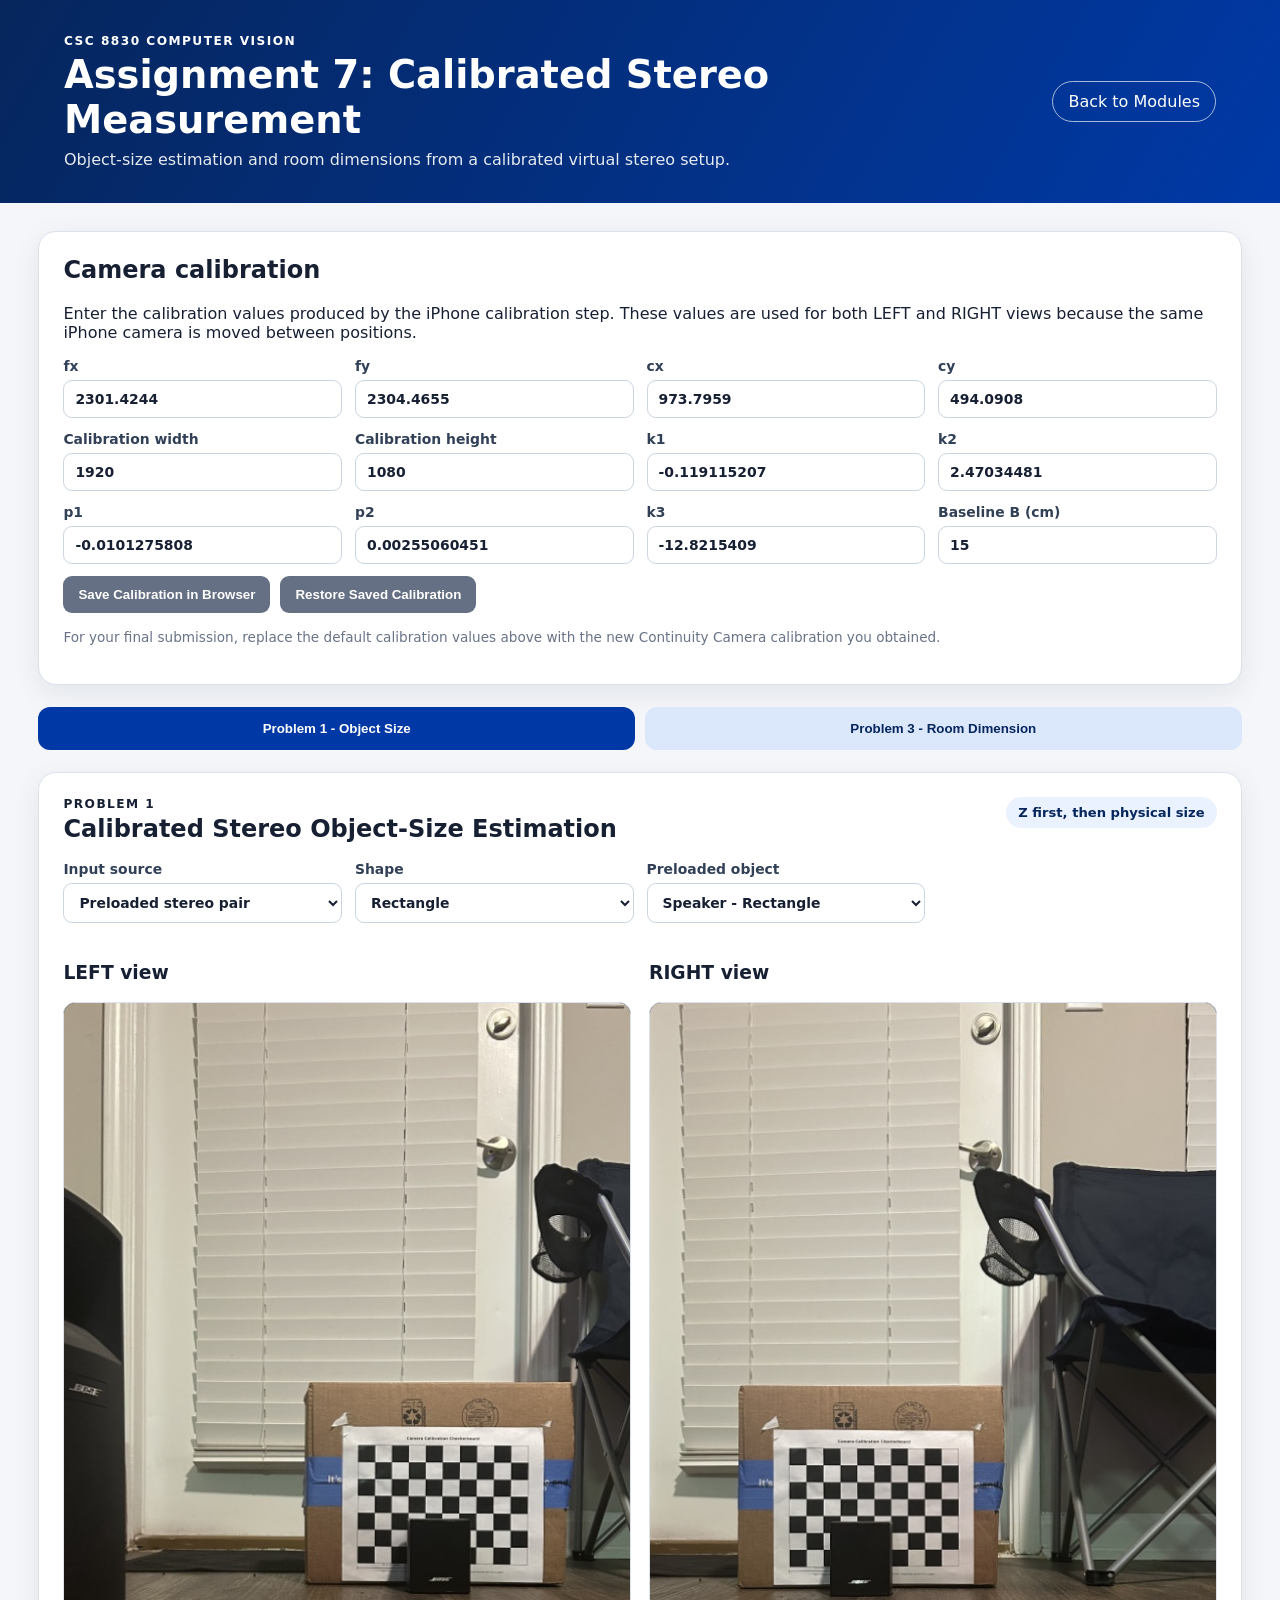
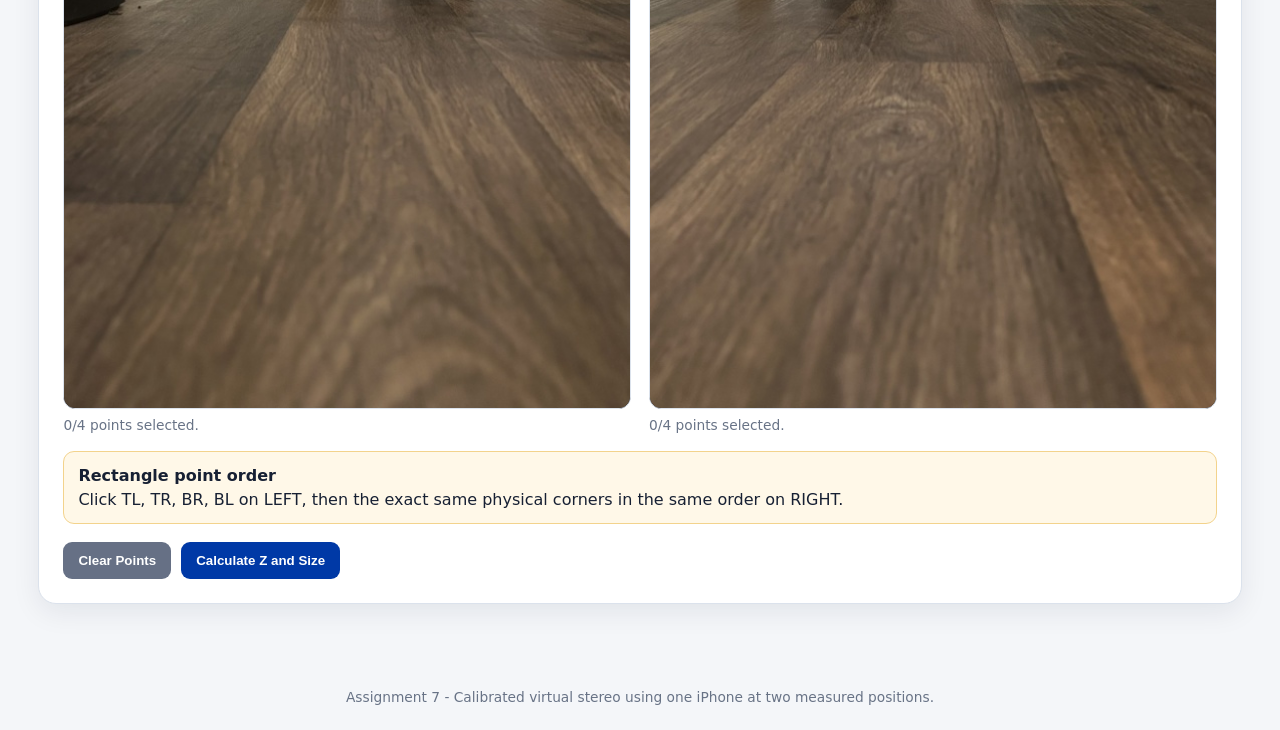
==== assignment7.html @ f30606d4 "Module7" ====
<!DOCTYPE html>
<html lang="en">
<head>
  <meta charset="UTF-8" />
  <meta name="viewport" content="width=device-width, initial-scale=1.0" />
  <title>Assignment 7 - Calibrated Stereo Measurement</title>
  <link rel="stylesheet" href="assignment7.css" />
</head>
<body>
  <header class="site-header">
    <div>
      <p class="eyebrow">CSc 8830 Computer Vision</p>
      <h1>Assignment 7: Calibrated Stereo Measurement</h1>
      <p class="subtitle">Object-size estimation and room dimensions from a calibrated virtual stereo setup.</p>
    </div>
    <a class="back-link" href="index.html">Back to Modules</a>
  </header>

  <main class="page-shell">
    <section class="panel intro-panel">
      <h2>Camera calibration</h2>
      <p>
        Enter the calibration values produced by the iPhone calibration step. These values are used for both LEFT and RIGHT views because the same iPhone camera is moved between positions.
      </p>
      <div class="calibration-grid">
        <label>fx<input id="fx" type="number" step="any" value="2301.4244" /></label>
        <label>fy<input id="fy" type="number" step="any" value="2304.4655" /></label>
        <label>cx<input id="cx" type="number" step="any" value="973.7959" /></label>
        <label>cy<input id="cy" type="number" step="any" value="494.0908" /></label>
        <label>Calibration width<input id="calibWidth" type="number" value="1920" /></label>
        <label>Calibration height<input id="calibHeight" type="number" value="1080" /></label>
        <label>k1<input id="k1" type="number" step="any" value="-0.119115207" /></label>
        <label>k2<input id="k2" type="number" step="any" value="2.47034481" /></label>
        <label>p1<input id="p1" type="number" step="any" value="-0.0101275808" /></label>
        <label>p2<input id="p2" type="number" step="any" value="0.00255060451" /></label>
        <label>k3<input id="k3" type="number" step="any" value="-12.8215409" /></label>
        <label>Baseline B (cm)<input id="baseline" type="number" step="any" value="15" /></label>
      </div>
      <div class="button-row compact-row">
        <button id="saveCalibration" class="secondary">Save Calibration in Browser</button>
        <button id="restoreCalibration" class="secondary">Restore Saved Calibration</button>
      </div>
      <p class="note">For your final submission, replace the default calibration values above with the new Continuity Camera calibration you obtained.</p>
    </section>

    <nav class="tabs" aria-label="Assignment sections">
      <button class="tab-button active" data-tab="problem1">Problem 1 - Object Size</button>
      <button class="tab-button" data-tab="problem3">Problem 3 - Room Dimension</button>
    </nav>

    <!-- PROBLEM 1 -->
    <section id="problem1" class="tab-panel active">
      <section class="panel">
        <div class="section-heading">
          <div>
            <p class="eyebrow">Problem 1</p>
            <h2>Calibrated Stereo Object-Size Estimation</h2>
          </div>
          <span class="badge">Z first, then physical size</span>
        </div>

        <div class="control-grid">
          <label>Input source
            <select id="p1Source">
              <option value="preloaded">Preloaded stereo pair</option>
              <option value="upload">Upload left/right images</option>
              <option value="camera">Use camera</option>
            </select>
          </label>
          <label>Shape
            <select id="shapeType">
              <option value="rectangle">Rectangle</option>
              <option value="circle">Circle</option>
              <option value="polygon">Polygon</option>
            </select>
          </label>
          <label id="polygonCountWrap" class="hidden">Polygon vertices
            <input id="polygonCount" type="number" min="3" max="12" value="5" />
          </label>
          <label id="preloadedObjectWrap">Preloaded object
            <select id="preloadedObject">
              <option value="speaker">Speaker - Rectangle</option>
              <option value="circle">Circular object</option>
              <option value="polygon">TUMS bottle - Polygon</option>
            </select>
          </label>
        </div>

        <div id="uploadControls" class="source-controls hidden">
          <div class="file-grid">
            <label>Left image<input id="leftUpload" type="file" accept="image/*" /></label>
            <label>Right image<input id="rightUpload" type="file" accept="image/*" /></label>
          </div>
        </div>

        <div id="cameraControls" class="source-controls hidden">
          <div class="camera-toolbar">
            <label>Camera device<select id="cameraSelect"></select></label>
            <button id="refreshCameras" class="secondary">Refresh Cameras</button>
            <button id="startCamera">Start Camera</button>
            <button id="captureLeft">Capture LEFT</button>
            <button id="captureRight">Capture RIGHT</button>
            <button id="stopCamera" class="secondary">Stop Camera</button>
          </div>
          <video id="cameraPreview" autoplay playsinline muted></video>
          <p class="note">Capture LEFT, move the camera by the measured baseline while keeping orientation fixed, then capture RIGHT.</p>
        </div>

        <div class="stereo-grid">
          <article>
            <h3>LEFT view</h3>
            <canvas id="p1LeftCanvas"></canvas>
            <p id="p1LeftStatus" class="status">Loading...</p>
          </article>
          <article>
            <h3>RIGHT view</h3>
            <canvas id="p1RightCanvas"></canvas>
            <p id="p1RightStatus" class="status">Loading...</p>
          </article>
        </div>

        <div class="instruction-box">
          <strong id="pointInstructionTitle">Rectangle point order</strong>
          <span id="pointInstruction">Click TL, TR, BR, BL on LEFT, then the exact same physical corners in the same order on RIGHT.</span>
        </div>

        <div class="button-row">
          <button id="clearP1Points" class="secondary">Clear Points</button>
          <button id="calculateP1">Calculate Z and Size</button>
        </div>
      </section>

      <section id="p1Results" class="panel hidden">
        <h2>Problem 1 Results</h2>
        <div class="metric-grid">
          <div class="metric"><span>Mean disparity</span><strong id="p1MeanDisparity">-</strong></div>
          <div class="metric"><span>Estimated Z</span><strong id="p1MeanZ">-</strong></div>
          <div class="metric"><span>Baseline</span><strong id="p1Baseline">-</strong></div>
          <div class="metric"><span>Scaled fx</span><strong id="p1Fx">-</strong></div>
        </div>

        <div class="table-wrap">
          <table>
            <thead><tr><th>Point</th><th>xL</th><th>yL</th><th>xR</th><th>yR</th><th>d</th><th>X cm</th><th>Y cm</th><th>Z cm</th></tr></thead>
            <tbody id="p1PointTable"></tbody>
          </table>
        </div>

        <div class="result-card">
          <h3>Estimated physical dimensions</h3>
          <div id="p1Dimensions"></div>
        </div>
      </section>
    </section>

    <!-- PROBLEM 3 -->
    <section id="problem3" class="tab-panel">
      <section class="panel">
        <div class="section-heading">
          <div>
            <p class="eyebrow">Problem 3</p>
            <h2>Room Dimension from Stereo Videos</h2>
          </div>
          <span class="badge">Video input</span>
        </div>

        <div class="control-grid">
          <label>Video source
            <select id="p3Source">
              <option value="preloaded">Preloaded LEFT / RIGHT videos</option>
              <option value="upload">Upload LEFT / RIGHT videos</option>
            </select>
          </label>
          <label>Measurement
            <select id="roomMeasurement">
              <option value="width">Width</option>
              <option value="height">Height</option>
              <option value="length">Length</option>
            </select>
          </label>
        </div>

        <div id="p3UploadControls" class="source-controls hidden">
          <div class="file-grid">
            <label>Left video<input id="leftVideoUpload" type="file" accept="video/*,.mov" /></label>
            <label>Right video<input id="rightVideoUpload" type="file" accept="video/*,.mov" /></label>
          </div>
        </div>

        <div class="video-grid">
          <article>
            <h3>LEFT video</h3>
            <video id="leftVideo" controls playsinline preload="metadata"></video>
            <label>Frame time (seconds)<input id="leftTime" type="range" min="0" max="1" step="0.01" value="0.5" /></label>
            <span id="leftTimeLabel" class="time-label">0.00 s</span>
            <button id="captureLeftFrame" class="secondary full-button">Use Current LEFT Frame</button>
          </article>
          <article>
            <h3>RIGHT video</h3>
            <video id="rightVideo" controls playsinline preload="metadata"></video>
            <label>Frame time (seconds)<input id="rightTime" type="range" min="0" max="1" step="0.01" value="0.5" /></label>
            <span id="rightTimeLabel" class="time-label">0.00 s</span>
            <button id="captureRightFrame" class="secondary full-button">Use Current RIGHT Frame</button>
          </article>
        </div>

        <div class="stereo-grid">
          <article>
            <h3>Selected LEFT frame</h3>
            <canvas id="p3LeftCanvas"></canvas>
            <p id="p3LeftStatus" class="status">Select a frame from the LEFT video.</p>
          </article>
          <article>
            <h3>Selected RIGHT frame</h3>
            <canvas id="p3RightCanvas"></canvas>
            <p id="p3RightStatus" class="status">Select a frame from the RIGHT video.</p>
          </article>
        </div>

        <div class="instruction-box">
          <strong id="roomInstructionTitle">Width endpoints</strong>
          <span id="roomInstruction">Click the left endpoint, then the right endpoint, on both stereo frames.</span>
        </div>

        <div class="button-row">
          <button id="clearP3Points" class="secondary">Clear Points</button>
          <button id="calculateP3">Calculate Room Dimension</button>
        </div>
      </section>

      <section id="p3Results" class="panel hidden">
        <h2>Problem 3 Results</h2>
        <div class="metric-grid">
          <div class="metric"><span>Endpoint 1 Z</span><strong id="p3Z1">-</strong></div>
          <div class="metric"><span>Endpoint 2 Z</span><strong id="p3Z2">-</strong></div>
          <div class="metric"><span>Estimated dimension</span><strong id="p3DimensionCm">-</strong></div>
          <div class="metric"><span>Estimated dimension</span><strong id="p3DimensionFt">-</strong></div>
        </div>
        <div class="table-wrap">
          <table>
            <thead><tr><th>Point</th><th>d px</th><th>X cm</th><th>Y cm</th><th>Z cm</th></tr></thead>
            <tbody id="p3PointTable"></tbody>
          </table>
        </div>
      </section>
    </section>
  </main>

  <footer>Assignment 7 - Calibrated virtual stereo using one iPhone at two measured positions.</footer>
  <script src="assignment7.js"></script>
</body>
</html>
---- assignment7.css ----
:root {
  --blue: #0039a6;
  --blue-dark: #06265d;
  --blue-soft: #eaf1ff;
  --ink: #172033;
  --muted: #687386;
  --line: #dbe2ec;
  --panel: #ffffff;
  --bg: #f4f6f9;
  --green: #0e8f5a;
  --shadow: 0 8px 28px rgba(19, 31, 55, 0.08);
}

* { box-sizing: border-box; }
body { margin: 0; font-family: Inter, ui-sans-serif, system-ui, -apple-system, BlinkMacSystemFont, "Segoe UI", sans-serif; color: var(--ink); background: var(--bg); }
.site-header { background: linear-gradient(120deg, var(--blue-dark), var(--blue)); color: white; padding: 34px max(28px, 5vw); display: flex; align-items: center; justify-content: space-between; gap: 24px; }
.site-header h1 { margin: 4px 0 8px; font-size: clamp(1.7rem, 3vw, 2.7rem); }
.subtitle { margin: 0; opacity: .9; }
.eyebrow { text-transform: uppercase; letter-spacing: .12em; font-size: .76rem; font-weight: 800; margin: 0; }
.back-link { color: white; text-decoration: none; border: 1px solid rgba(255,255,255,.65); border-radius: 999px; padding: 10px 15px; white-space: nowrap; }
.page-shell { width: min(1300px, 94vw); margin: 28px auto 60px; }
.panel { background: var(--panel); border: 1px solid var(--line); border-radius: 18px; box-shadow: var(--shadow); padding: 24px; margin-bottom: 20px; }
.intro-panel h2 { margin-top: 0; }
.calibration-grid, .control-grid, .file-grid { display: grid; grid-template-columns: repeat(4, minmax(0,1fr)); gap: 13px; }
.control-grid { grid-template-columns: repeat(4, minmax(180px, 1fr)); }
.file-grid { grid-template-columns: 1fr 1fr; }
label { display: block; font-size: .87rem; font-weight: 750; color: #314057; }
input, select { width: 100%; margin-top: 6px; padding: 10px 11px; border: 1px solid #cbd5e1; border-radius: 9px; background: white; font: inherit; color: var(--ink); }
input[type="range"] { padding: 0; }
.tabs { display: flex; gap: 10px; margin: 22px 0; }
.tab-button { flex: 1; background: #dbe7fb; color: var(--blue-dark); border: 0; border-radius: 12px; padding: 14px 18px; font-weight: 800; cursor: pointer; }
.tab-button.active { background: var(--blue); color: white; }
.tab-panel { display: none; }
.tab-panel.active { display: block; }
.section-heading { display: flex; justify-content: space-between; align-items: flex-start; gap: 18px; margin-bottom: 18px; }
.section-heading h2 { margin: 4px 0 0; }
.badge { background: var(--blue-soft); color: var(--blue-dark); border-radius: 999px; padding: 8px 12px; font-size: .82rem; font-weight: 800; }
.source-controls { margin: 18px 0; padding: 16px; border-radius: 12px; background: #f8fafc; border: 1px solid var(--line); }
.camera-toolbar { display: grid; grid-template-columns: 2fr repeat(5, auto); align-items: end; gap: 10px; }
button { border: 0; border-radius: 9px; background: var(--blue); color: white; padding: 11px 15px; font-weight: 800; cursor: pointer; }
button:hover { filter: brightness(.96); }
button.secondary { background: #667085; }
.button-row { display: flex; flex-wrap: wrap; gap: 10px; margin-top: 18px; }
.compact-row { margin-top: 12px; }
.full-button { width: 100%; margin-top: 8px; }
.stereo-grid, .video-grid { display: grid; grid-template-columns: 1fr 1fr; gap: 18px; margin-top: 20px; }
.stereo-grid article, .video-grid article { min-width: 0; }
canvas, video { width: 100%; height: auto; display: block; background: #0f172a; border: 1px solid var(--line); border-radius: 12px; margin-top: 8px; }
canvas { cursor: crosshair; }
#cameraPreview { max-height: 520px; object-fit: contain; }
.status { margin: 8px 0 0; color: var(--muted); font-size: .86rem; }
.note { color: var(--muted); font-size: .85rem; line-height: 1.5; }
.instruction-box { display: flex; flex-direction: column; gap: 5px; margin-top: 18px; padding: 14px; background: #fff8e8; border: 1px solid #f3d38c; border-radius: 11px; }
.metric-grid { display: grid; grid-template-columns: repeat(4, 1fr); gap: 12px; margin: 16px 0; }
.metric { border: 1px solid var(--line); border-radius: 12px; padding: 14px; background: #f8fafc; }
.metric span { display: block; color: var(--muted); font-size: .82rem; }
.metric strong { display: block; color: var(--blue-dark); font-size: 1.18rem; margin-top: 4px; }
.table-wrap { overflow-x: auto; }
table { width: 100%; border-collapse: collapse; font-size: .88rem; }
th, td { border: 1px solid var(--line); padding: 9px; text-align: right; }
th { background: #edf3fc; color: #2b3b56; }
th:first-child, td:first-child { text-align: center; }
.result-card { margin-top: 16px; padding: 16px; border-radius: 12px; background: #f5fbf8; border: 1px solid #b8e1cf; }
.result-card h3 { margin-top: 0; }
.time-label { display: inline-block; margin-top: 6px; color: var(--muted); font-size: .85rem; }
.hidden { display: none !important; }
footer { text-align: center; color: var(--muted); padding: 25px; font-size: .86rem; }
@media (max-width: 960px) {
  .calibration-grid, .control-grid { grid-template-columns: repeat(2, minmax(0,1fr)); }
  .camera-toolbar { grid-template-columns: 1fr 1fr; }
  .metric-grid { grid-template-columns: repeat(2, 1fr); }
}
@media (max-width: 700px) {
  .site-header { flex-direction: column; align-items: flex-start; }
  .calibration-grid, .control-grid, .file-grid, .stereo-grid, .video-grid, .metric-grid { grid-template-columns: 1fr; }
  .tabs { flex-direction: column; }
  .camera-toolbar { grid-template-columns: 1fr; }
}
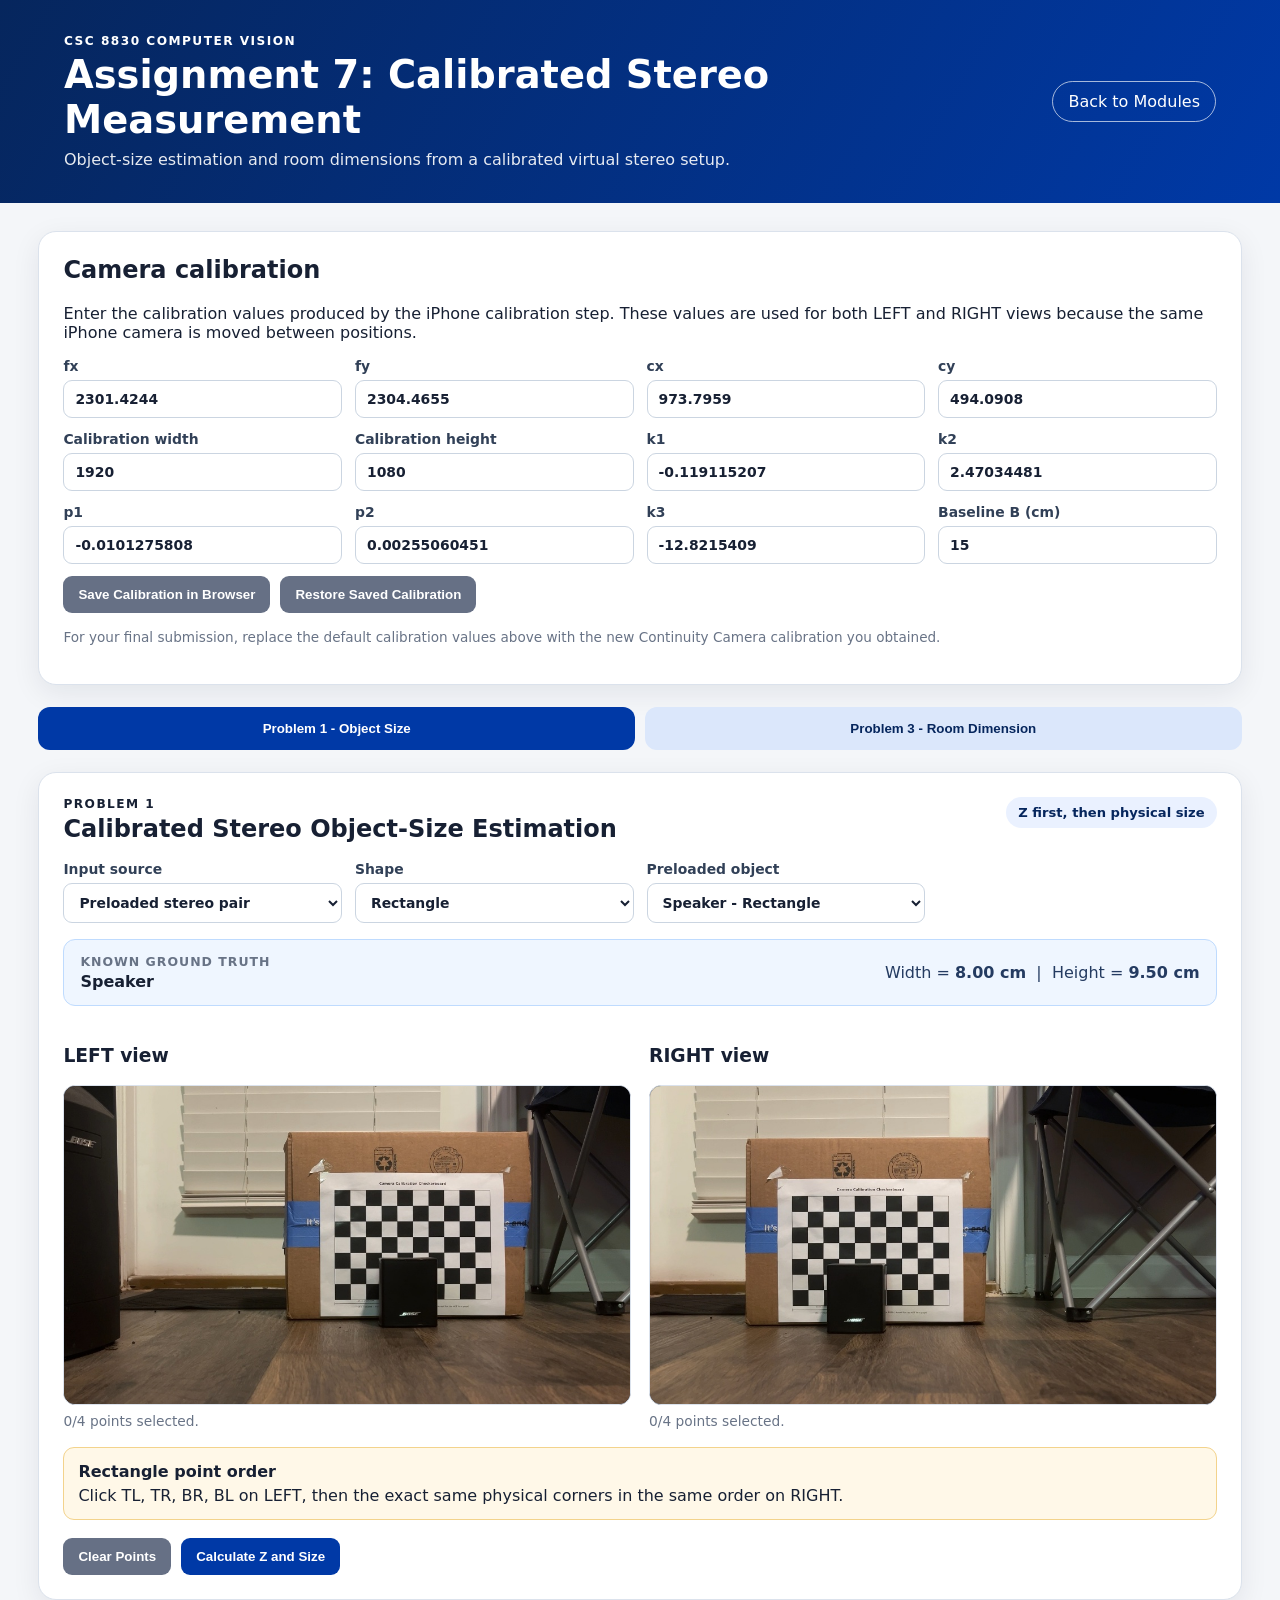
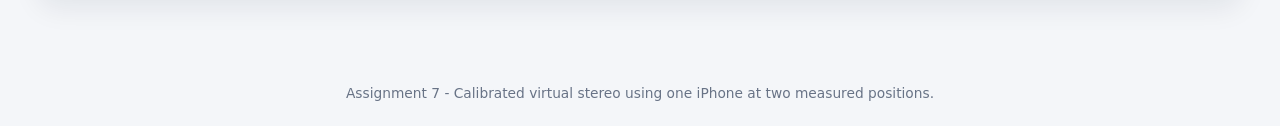
==== commit a3713610: "Updated the module 7" ====
--- a/assignment7.html
+++ b/assignment7.html
@@ -86,6 +86,14 @@
           </label>
         </div>
 
+        <div id="groundTruthCard" class="ground-truth-card">
+          <div>
+            <span class="ground-truth-label">Known ground truth</span>
+            <strong id="groundTruthObject">Speaker</strong>
+          </div>
+          <div id="groundTruthValues">Width = 8.00 cm &nbsp;|&nbsp; Height = 9.50 cm</div>
+        </div>
+
         <div id="uploadControls" class="source-controls hidden">
           <div class="file-grid">
             <label>Left image<input id="leftUpload" type="file" accept="image/*" /></label>
@@ -150,6 +158,30 @@
           <h3>Estimated physical dimensions</h3>
           <div id="p1Dimensions"></div>
         </div>
+
+        <div id="p1ValidationCard" class="validation-card">
+          <div class="validation-heading">
+            <div>
+              <p class="eyebrow">Validation</p>
+              <h3>Estimated vs. actual dimensions</h3>
+            </div>
+            <span id="p1ValidationObject" class="badge">-</span>
+          </div>
+          <div class="table-wrap">
+            <table>
+              <thead>
+                <tr>
+                  <th>Measurement</th>
+                  <th>Estimated</th>
+                  <th>Actual</th>
+                  <th>Absolute Error</th>
+                  <th>Error %</th>
+                </tr>
+              </thead>
+              <tbody id="p1ValidationTable"></tbody>
+            </table>
+          </div>
+        </div>
       </section>
     </section>
 
--- a/assignment7.css
+++ b/assignment7.css
@@ -76,3 +76,27 @@
   .tabs { flex-direction: column; }
   .camera-toolbar { grid-template-columns: 1fr; }
 }
+
+
+/* Problem 1 ground-truth validation */
+.ground-truth-card {
+  margin: 16px 0 2px;
+  padding: 14px 16px;
+  border: 1px solid #bfdbfe;
+  border-radius: 12px;
+  background: #eff6ff;
+  display: flex;
+  align-items: center;
+  justify-content: space-between;
+  gap: 16px;
+}
+.ground-truth-card > div:first-child { display: flex; flex-direction: column; gap: 3px; }
+.ground-truth-label { color: var(--muted); font-size: .78rem; text-transform: uppercase; letter-spacing: .08em; font-weight: 800; }
+#groundTruthValues { text-align: right; color: #243b61; }
+.validation-card { margin-top: 16px; padding: 16px; border-radius: 12px; background: #fffdf5; border: 1px solid #ead7a0; }
+.validation-heading { display: flex; align-items: flex-start; justify-content: space-between; gap: 16px; margin-bottom: 12px; }
+.validation-heading h3 { margin: 3px 0 0; }
+@media (max-width: 700px) {
+  .ground-truth-card, .validation-heading { flex-direction: column; align-items: flex-start; }
+  #groundTruthValues { text-align: left; }
+}
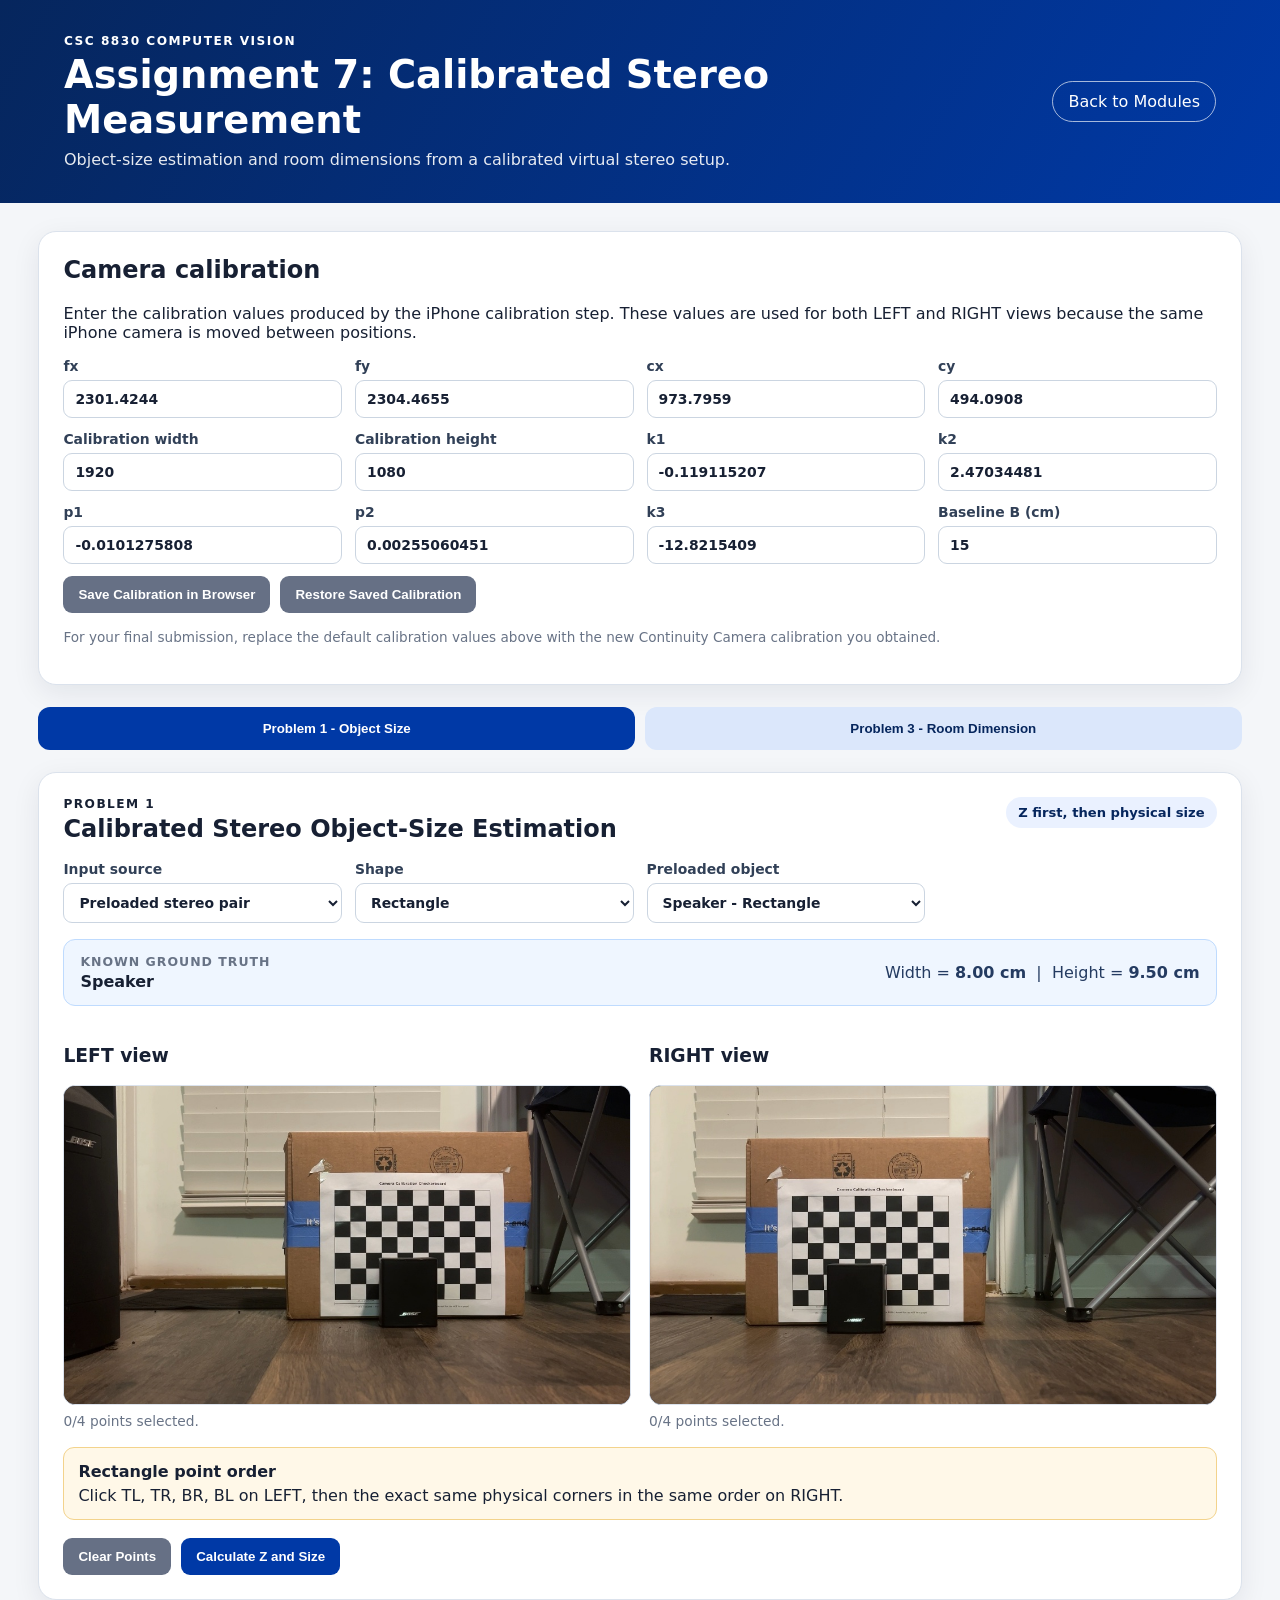
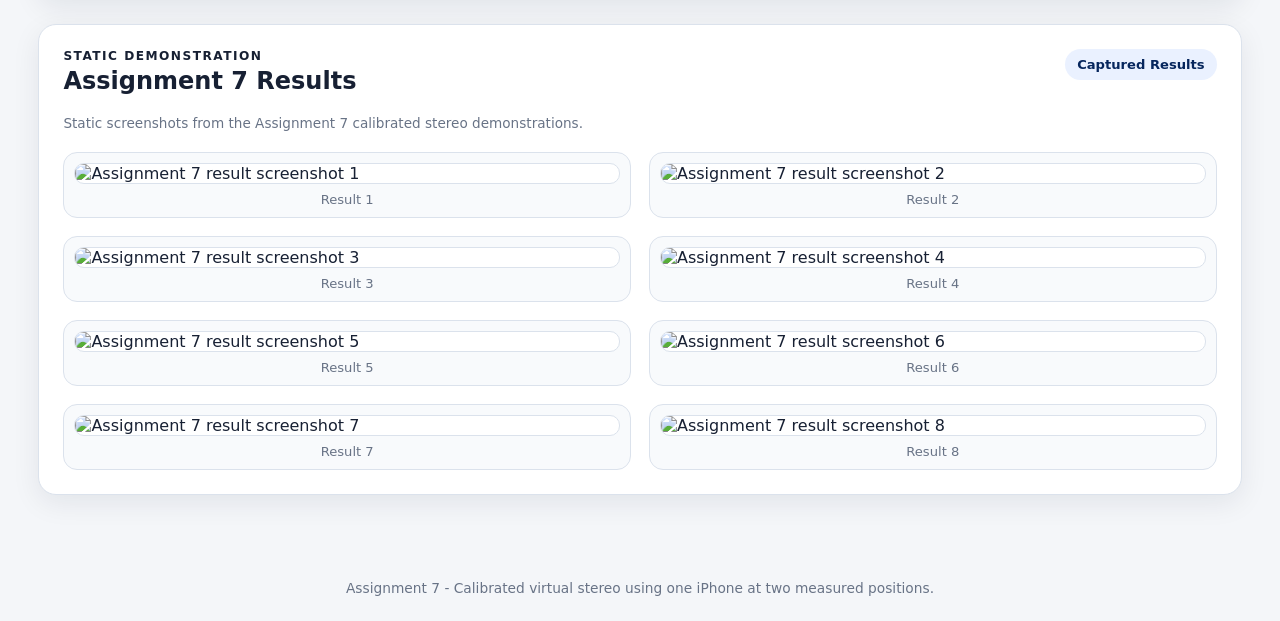
==== commit cfcd34df: "Updated the static" ====
--- a/assignment7.html
+++ b/assignment7.html
@@ -276,6 +276,27 @@
         </div>
       </section>
     </section>
+
+    <section id="static-results" class="panel static-gallery-panel">
+      <div class="section-heading">
+        <div>
+          <p class="eyebrow">Static Demonstration</p>
+          <h2>Assignment 7 Results</h2>
+        </div>
+        <span class="badge">Captured Results</span>
+      </div>
+      <p class="note">Static screenshots from the Assignment 7 calibrated stereo demonstrations.</p>
+      <div class="static-gallery">
+        <figure><img src="assets/static_01.png" alt="Assignment 7 result screenshot 1" loading="lazy"><figcaption>Result 1</figcaption></figure>
+        <figure><img src="assets/static_02.png" alt="Assignment 7 result screenshot 2" loading="lazy"><figcaption>Result 2</figcaption></figure>
+        <figure><img src="assets/static_03.png" alt="Assignment 7 result screenshot 3" loading="lazy"><figcaption>Result 3</figcaption></figure>
+        <figure><img src="assets/static_04.png" alt="Assignment 7 result screenshot 4" loading="lazy"><figcaption>Result 4</figcaption></figure>
+        <figure><img src="assets/static_05.png" alt="Assignment 7 result screenshot 5" loading="lazy"><figcaption>Result 5</figcaption></figure>
+        <figure><img src="assets/static_06.png" alt="Assignment 7 result screenshot 6" loading="lazy"><figcaption>Result 6</figcaption></figure>
+        <figure><img src="assets/static_07.png" alt="Assignment 7 result screenshot 7" loading="lazy"><figcaption>Result 7</figcaption></figure>
+        <figure><img src="assets/static_08.png" alt="Assignment 7 result screenshot 8" loading="lazy"><figcaption>Result 8</figcaption></figure>
+      </div>
+    </section>
   </main>
 
   <footer>Assignment 7 - Calibrated virtual stereo using one iPhone at two measured positions.</footer>
--- a/assignment7.css
+++ b/assignment7.css
@@ -100,3 +100,37 @@
   .ground-truth-card, .validation-heading { flex-direction: column; align-items: flex-start; }
   #groundTruthValues { text-align: left; }
 }
+
+
+/* Static Assignment 7 result gallery */
+.static-gallery-panel { margin-top: 24px; }
+.static-gallery {
+  display: grid;
+  grid-template-columns: repeat(2, minmax(0, 1fr));
+  gap: 18px;
+  margin-top: 18px;
+}
+.static-gallery figure {
+  margin: 0;
+  padding: 10px;
+  background: #f8fafc;
+  border: 1px solid var(--line);
+  border-radius: 14px;
+}
+.static-gallery img {
+  width: 100%;
+  height: auto;
+  display: block;
+  border-radius: 10px;
+  border: 1px solid var(--line);
+  background: white;
+}
+.static-gallery figcaption {
+  margin-top: 8px;
+  color: var(--muted);
+  font-size: .82rem;
+  text-align: center;
+}
+@media (max-width: 760px) {
+  .static-gallery { grid-template-columns: 1fr; }
+}
